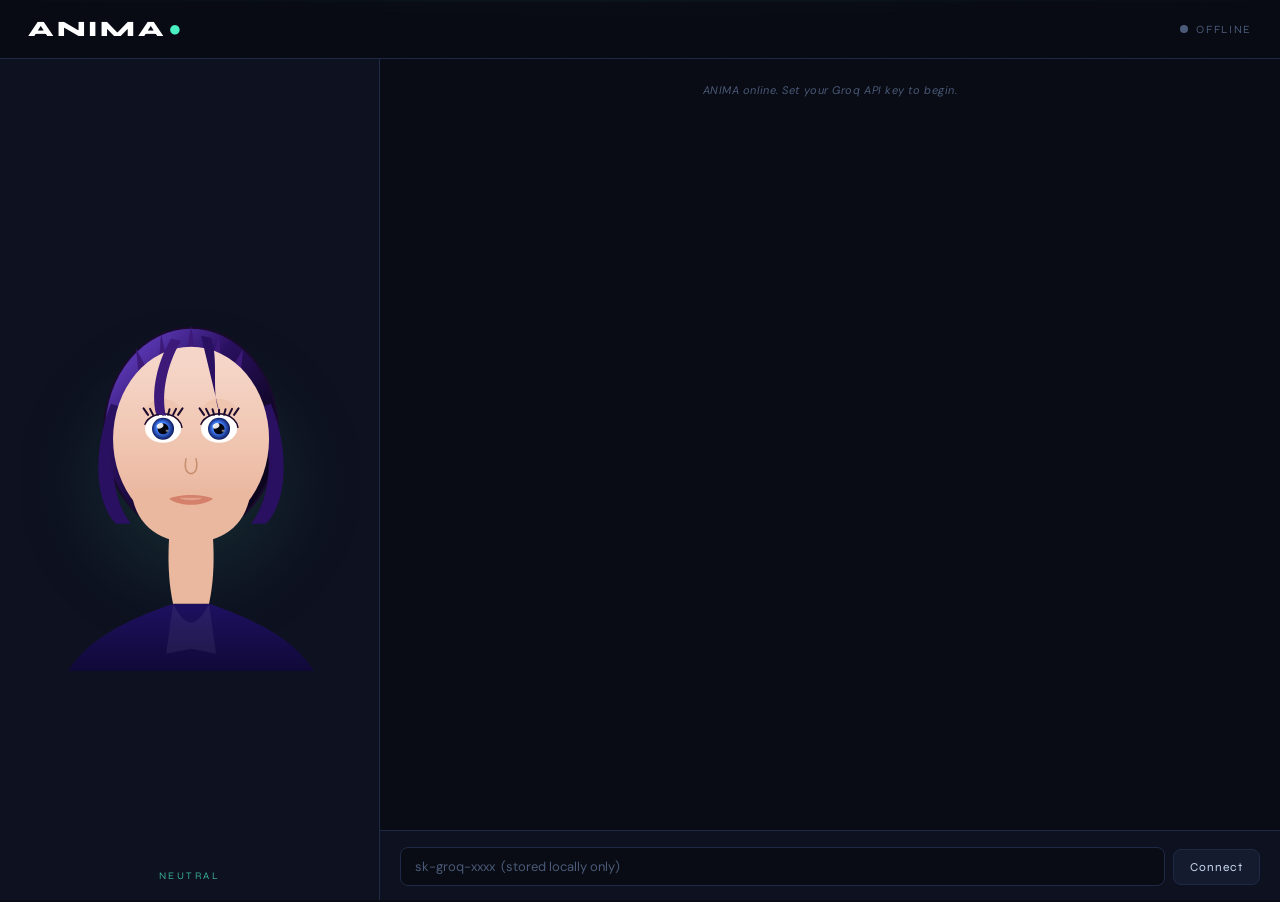
==== index.html @ 3ce18a4d "Rename index-3.html to index.html" ====
<!DOCTYPE html>
<html lang="en">
<head>
  <meta charset="UTF-8" />
  <meta name="viewport" content="width=device-width, initial-scale=1.0" />
  <title>ANIMA — AI Avatar</title>
  <link rel="stylesheet" href="style.css" />
  <link href="https://fonts.googleapis.com/css2?family=Syne:wght@400;700;800&family=DM+Sans:ital,wght@0,300;0,400;1,300&display=swap" rel="stylesheet" />
</head>
<body>

  <div class="bg-grid"></div>
  <div class="scan-line"></div>

  <header>
    <div class="logo">ANIMA<span class="dot">●</span></div>
    <div class="status-bar">
      <span class="status-dot" id="statusDot"></span>
      <span id="statusText">OFFLINE</span>
    </div>
  </header>

  <main>
    <section class="avatar-stage">
      <div class="avatar-glow"></div>
      <canvas id="avatarCanvas" width="340" height="380"></canvas>
      <div class="expression-label" id="expressionLabel">NEUTRAL</div>
    </section>

    <section class="chat-panel">
      <div class="chat-history" id="chatHistory">
        <div class="message system">
          <span>ANIMA online. Set your Groq API key to begin.</span>
        </div>
      </div>

      <div class="api-key-row" id="apiKeyRow">
        <input type="password" id="apiKeyInput" placeholder="sk-groq-xxxx  (stored locally only)" />
        <button id="apiKeyBtn" onclick="setApiKey()">Connect</button>
      </div>

      <div class="input-row" id="inputRow" style="display:none">
        <button class="expr-btn" onclick="setExpression('happy')" title="Happy">😊</button>
        <button class="expr-btn" onclick="setExpression('sad')" title="Sad">😢</button>
        <button class="expr-btn" onclick="setExpression('angry')" title="Angry">😠</button>
        <button class="expr-btn" onclick="setExpression('surprised')" title="Surprised">😲</button>
        <input type="text" id="userInput" placeholder="Say something…" onkeydown="if(event.key==='Enter') sendMessage()" />
        <button id="sendBtn" onclick="sendMessage()">▶</button>
        <button id="muteBtn" onclick="toggleMute()" title="Toggle voice">🔊</button>
      </div>
    </section>
  </main>

  <script src="avatar.js"></script>
  <script src="ai.js"></script>
</body>
</html>
---- style.css ----
/* ── RESET & BASE ── */
*, *::before, *::after { box-sizing: border-box; margin: 0; padding: 0; }

:root {
  --bg: #090c14;
  --surface: #0e1220;
  --surface2: #151b2e;
  --border: #1e2a45;
  --accent: #4af0c4;
  --accent2: #7b6fff;
  --warn: #ff6b6b;
  --text: #c8d8f0;
  --muted: #4a5a78;
  --glow: rgba(74, 240, 196, 0.15);
  --font-display: 'Syne', sans-serif;
  --font-body: 'DM Sans', sans-serif;
}

html, body {
  height: 100%;
  background: var(--bg);
  color: var(--text);
  font-family: var(--font-body);
  font-size: 14px;
  overflow: hidden;
}

/* ── BACKGROUND ── */
.bg-grid {
  position: fixed;
  inset: 0;
  background-image:
    linear-gradient(rgba(74,240,196,0.04) 1px, transparent 1px),
    linear-gradient(90deg, rgba(74,240,196,0.04) 1px, transparent 1px);
  background-size: 40px 40px;
  pointer-events: none;
  z-index: 0;
}

.scan-line {
  position: fixed;
  top: 0; left: 0; right: 0;
  height: 2px;
  background: linear-gradient(90deg, transparent, var(--accent), transparent);
  opacity: 0.4;
  animation: scan 6s linear infinite;
  z-index: 1;
  pointer-events: none;
}
@keyframes scan {
  0% { top: 0; }
  100% { top: 100%; }
}

/* ── HEADER ── */
header {
  position: relative;
  z-index: 10;
  display: flex;
  align-items: center;
  justify-content: space-between;
  padding: 16px 28px;
  border-bottom: 1px solid var(--border);
  background: rgba(9,12,20,0.8);
  backdrop-filter: blur(12px);
}

.logo {
  font-family: var(--font-display);
  font-size: 22px;
  font-weight: 800;
  letter-spacing: 0.12em;
  color: #fff;
}
.logo .dot {
  color: var(--accent);
  margin-left: 2px;
  animation: pulse 2s ease-in-out infinite;
}
@keyframes pulse {
  0%, 100% { opacity: 1; }
  50% { opacity: 0.3; }
}

.status-bar {
  display: flex;
  align-items: center;
  gap: 8px;
  font-family: var(--font-display);
  font-size: 11px;
  letter-spacing: 0.15em;
  color: var(--muted);
}

.status-dot {
  width: 8px; height: 8px;
  border-radius: 50%;
  background: var(--muted);
  transition: background 0.4s, box-shadow 0.4s;
}
.status-dot.online {
  background: var(--accent);
  box-shadow: 0 0 8px var(--accent);
}
.status-dot.thinking {
  background: var(--accent2);
  box-shadow: 0 0 8px var(--accent2);
  animation: blink 0.5s ease-in-out infinite;
}
@keyframes blink { 50% { opacity: 0.2; } }

/* ── MAIN LAYOUT ── */
main {
  position: relative;
  z-index: 5;
  display: grid;
  grid-template-columns: 380px 1fr;
  height: calc(100vh - 57px);
}

/* ── AVATAR STAGE ── */
.avatar-stage {
  position: relative;
  display: flex;
  flex-direction: column;
  align-items: center;
  justify-content: center;
  border-right: 1px solid var(--border);
  background: var(--surface);
  overflow: hidden;
}

.avatar-glow {
  position: absolute;
  width: 280px; height: 280px;
  border-radius: 50%;
  background: radial-gradient(circle, rgba(74,240,196,0.08) 0%, transparent 70%);
  animation: glowPulse 4s ease-in-out infinite;
}
@keyframes glowPulse {
  0%, 100% { transform: scale(1); opacity: 0.8; }
  50% { transform: scale(1.1); opacity: 1; }
}

#avatarCanvas {
  position: relative;
  z-index: 2;
  border-radius: 12px;
}

.expression-label {
  position: absolute;
  bottom: 20px;
  font-family: var(--font-display);
  font-size: 10px;
  letter-spacing: 0.25em;
  color: var(--accent);
  opacity: 0.7;
}

/* ── CHAT PANEL ── */
.chat-panel {
  display: flex;
  flex-direction: column;
  background: var(--bg);
  overflow: hidden;
}

.chat-history {
  flex: 1;
  overflow-y: auto;
  padding: 24px 20px;
  display: flex;
  flex-direction: column;
  gap: 16px;
  scrollbar-width: thin;
  scrollbar-color: var(--border) transparent;
}

.message {
  display: flex;
  flex-direction: column;
  gap: 4px;
  animation: fadeUp 0.3s ease forwards;
}
@keyframes fadeUp {
  from { opacity: 0; transform: translateY(8px); }
  to   { opacity: 1; transform: translateY(0); }
}

.message .bubble {
  padding: 10px 14px;
  border-radius: 12px;
  line-height: 1.6;
  max-width: 85%;
  font-size: 13.5px;
}

.message.user { align-items: flex-end; }
.message.user .bubble {
  background: var(--surface2);
  border: 1px solid var(--border);
  border-bottom-right-radius: 3px;
  color: var(--text);
}

.message.ai { align-items: flex-start; }
.message.ai .bubble {
  background: linear-gradient(135deg, rgba(74,240,196,0.08), rgba(123,111,255,0.06));
  border: 1px solid rgba(74,240,196,0.2);
  border-bottom-left-radius: 3px;
  color: #e8f4ff;
}

.message.system { align-items: center; }
.message.system span {
  font-size: 11px;
  color: var(--muted);
  letter-spacing: 0.05em;
  font-style: italic;
}

.msg-label {
  font-family: var(--font-display);
  font-size: 9px;
  letter-spacing: 0.2em;
  color: var(--muted);
  padding: 0 4px;
}

/* ── INPUTS ── */
.api-key-row, .input-row {
  display: flex;
  gap: 8px;
  padding: 16px 20px;
  border-top: 1px solid var(--border);
  background: var(--surface);
  align-items: center;
}

input[type="text"], input[type="password"] {
  flex: 1;
  background: var(--bg);
  border: 1px solid var(--border);
  border-radius: 8px;
  padding: 10px 14px;
  color: var(--text);
  font-family: var(--font-body);
  font-size: 13px;
  outline: none;
  transition: border-color 0.2s;
}
input:focus { border-color: var(--accent); }
input::placeholder { color: var(--muted); }

button {
  background: var(--surface2);
  border: 1px solid var(--border);
  border-radius: 8px;
  color: var(--text);
  padding: 10px 16px;
  cursor: pointer;
  font-family: var(--font-display);
  font-size: 12px;
  letter-spacing: 0.08em;
  transition: all 0.2s;
}
button:hover {
  border-color: var(--accent);
  color: var(--accent);
  box-shadow: 0 0 12px rgba(74,240,196,0.15);
}

#sendBtn {
  background: var(--accent);
  border-color: var(--accent);
  color: #090c14;
  font-size: 14px;
  padding: 10px 14px;
}
#sendBtn:hover {
  background: #2de0aa;
  color: #090c14;
  box-shadow: 0 0 20px rgba(74,240,196,0.4);
}

.expr-btn {
  padding: 8px;
  font-size: 16px;
  border-radius: 8px;
  background: transparent;
  border-color: transparent;
  transition: transform 0.15s;
}
.expr-btn:hover {
  transform: scale(1.3);
  background: var(--surface2);
  border-color: var(--border);
}

#muteBtn {
  padding: 10px 12px;
  font-size: 15px;
  background: transparent;
  border-color: var(--border);
}

/* ── THINKING DOTS ── */
.thinking-dots span {
  display: inline-block;
  animation: dot 1.2s infinite;
  font-size: 18px;
}
.thinking-dots span:nth-child(2) { animation-delay: 0.2s; }
.thinking-dots span:nth-child(3) { animation-delay: 0.4s; }
@keyframes dot {
  0%, 80%, 100% { opacity: 0.2; transform: translateY(0); }
  40% { opacity: 1; transform: translateY(-4px); }
}

/* ── RESPONSIVE ── */
@media (max-width: 700px) {
  main { grid-template-columns: 1fr; grid-template-rows: 280px 1fr; }
  .avatar-stage { border-right: none; border-bottom: 1px solid var(--border); }
  #avatarCanvas { width: 220px; height: 240px; }
}
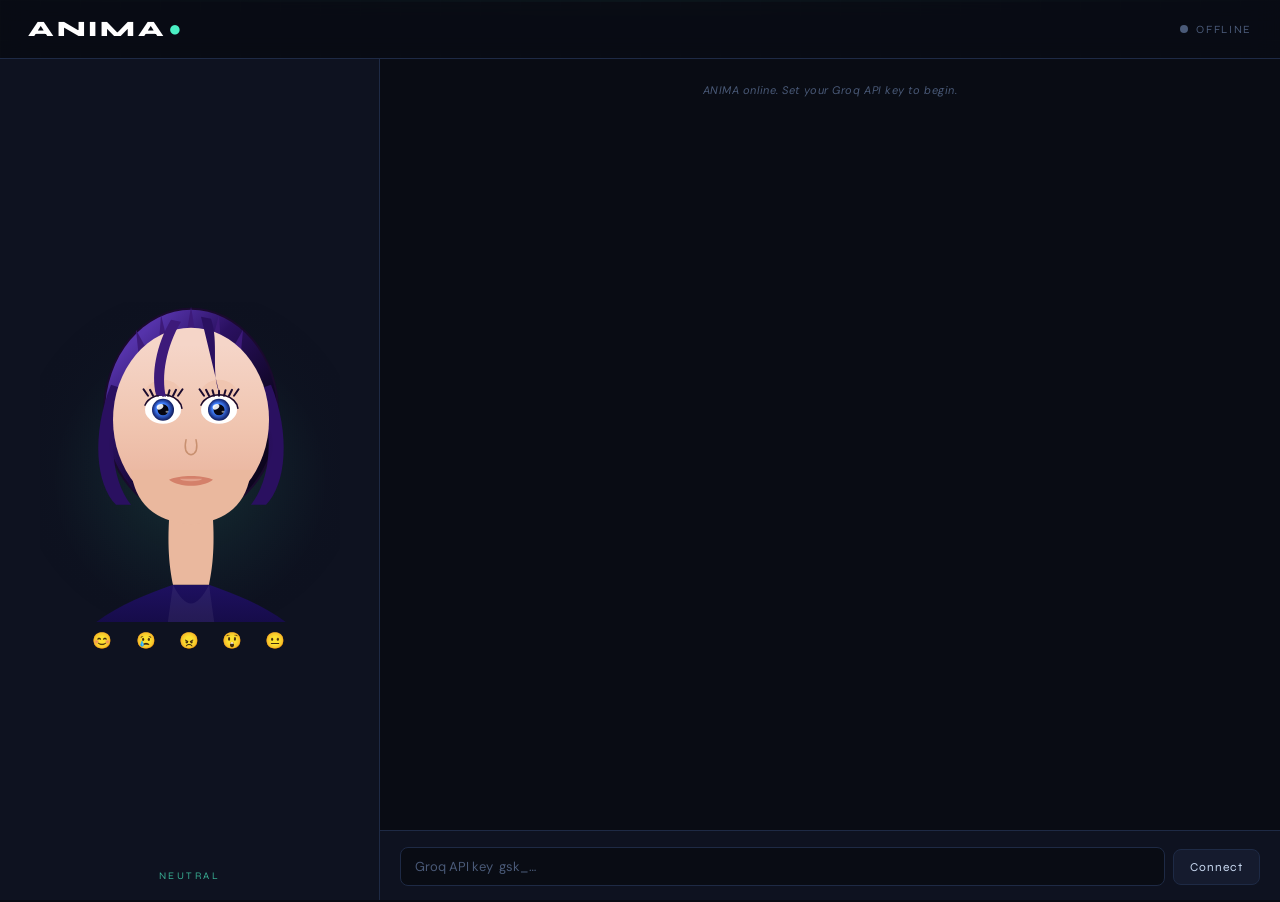
==== commit 4d4e6736: "Update canvas size and add expression buttons" ====
--- a/index.html
+++ b/index.html
@@ -23,7 +23,14 @@
   <main>
     <section class="avatar-stage">
       <div class="avatar-glow"></div>
-      <canvas id="avatarCanvas" width="340" height="380"></canvas>
+      <canvas id="avatarCanvas" width="300" height="320"></canvas>
+      <div class="expr-strip">
+        <button class="expr-btn" onclick="setExpression('happy')" title="Happy">😊</button>
+        <button class="expr-btn" onclick="setExpression('sad')" title="Sad">😢</button>
+        <button class="expr-btn" onclick="setExpression('angry')" title="Angry">😠</button>
+        <button class="expr-btn" onclick="setExpression('surprised')" title="Surprised">😲</button>
+        <button class="expr-btn" onclick="setExpression('neutral')" title="Neutral">😐</button>
+      </div>
       <div class="expression-label" id="expressionLabel">NEUTRAL</div>
     </section>
 
@@ -35,15 +42,11 @@
       </div>
 
       <div class="api-key-row" id="apiKeyRow">
-        <input type="password" id="apiKeyInput" placeholder="sk-groq-xxxx  (stored locally only)" />
+        <input type="password" id="apiKeyInput" placeholder="Groq API key  gsk_…" />
         <button id="apiKeyBtn" onclick="setApiKey()">Connect</button>
       </div>
 
       <div class="input-row" id="inputRow" style="display:none">
-        <button class="expr-btn" onclick="setExpression('happy')" title="Happy">😊</button>
-        <button class="expr-btn" onclick="setExpression('sad')" title="Sad">😢</button>
-        <button class="expr-btn" onclick="setExpression('angry')" title="Angry">😠</button>
-        <button class="expr-btn" onclick="setExpression('surprised')" title="Surprised">😲</button>
         <input type="text" id="userInput" placeholder="Say something…" onkeydown="if(event.key==='Enter') sendMessage()" />
         <button id="sendBtn" onclick="sendMessage()">▶</button>
         <button id="muteBtn" onclick="toggleMute()" title="Toggle voice">🔊</button>
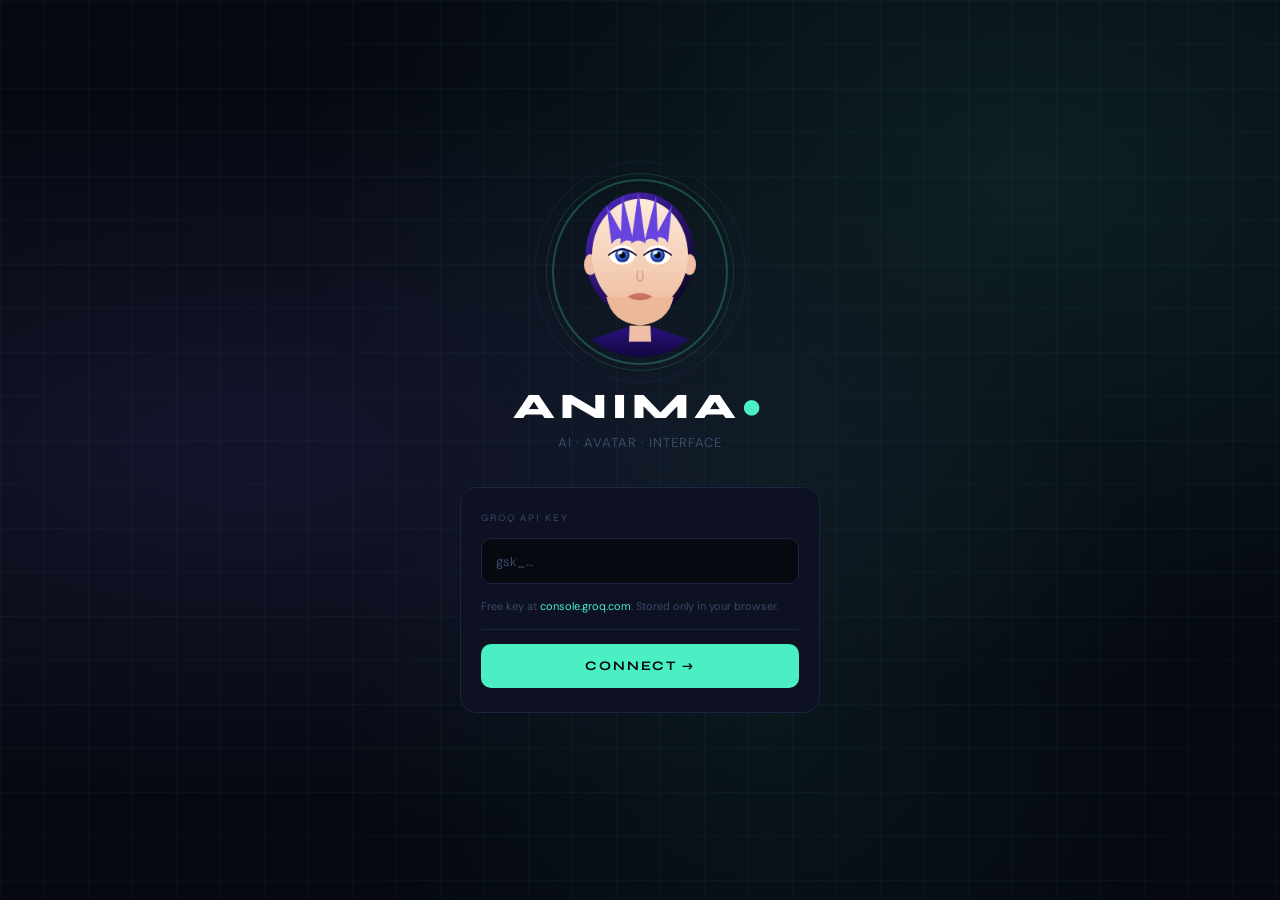
==== commit 61951fa0: "Update index.html for new branding and layout" ====
--- a/index.html
+++ b/index.html
@@ -1,60 +1,350 @@
 <!DOCTYPE html>
 <html lang="en">
 <head>
-  <meta charset="UTF-8" />
-  <meta name="viewport" content="width=device-width, initial-scale=1.0" />
-  <title>ANIMA — AI Avatar</title>
-  <link rel="stylesheet" href="style.css" />
-  <link href="https://fonts.googleapis.com/css2?family=Syne:wght@400;700;800&family=DM+Sans:ital,wght@0,300;0,400;1,300&display=swap" rel="stylesheet" />
+  <meta charset="UTF-8"/>
+  <meta name="viewport" content="width=device-width, initial-scale=1.0"/>
+  <title>ANIMA — Connect</title>
+  <link href="https://fonts.googleapis.com/css2?family=Syne:wght@400;700;800&family=DM+Sans:wght@300;400&display=swap" rel="stylesheet"/>
+  <style>
+    *, *::before, *::after { box-sizing: border-box; margin: 0; padding: 0; }
+
+    :root {
+      --bg: #060910;
+      --surface: #0d1122;
+      --border: #1a2540;
+      --accent: #4af0c4;
+      --accent2: #7b6fff;
+      --text: #c8d8f0;
+      --muted: #3a4a68;
+    }
+
+    html, body {
+      height: 100%; width: 100%;
+      background: var(--bg);
+      color: var(--text);
+      font-family: 'DM Sans', sans-serif;
+      overflow: hidden;
+    }
+
+    /* animated mesh background */
+    .mesh {
+      position: fixed; inset: 0; z-index: 0;
+      background:
+        radial-gradient(ellipse at 20% 50%, rgba(123,111,255,0.12) 0%, transparent 60%),
+        radial-gradient(ellipse at 80% 20%, rgba(74,240,196,0.10) 0%, transparent 50%),
+        radial-gradient(ellipse at 60% 80%, rgba(74,240,196,0.06) 0%, transparent 40%);
+      animation: meshMove 12s ease-in-out infinite alternate;
+    }
+    @keyframes meshMove {
+      0%   { filter: hue-rotate(0deg); }
+      100% { filter: hue-rotate(25deg); }
+    }
+
+    .grid {
+      position: fixed; inset: 0; z-index: 0;
+      background-image:
+        linear-gradient(rgba(74,240,196,0.035) 1px, transparent 1px),
+        linear-gradient(90deg, rgba(74,240,196,0.035) 1px, transparent 1px);
+      background-size: 44px 44px;
+    }
+
+    /* page layout */
+    .page {
+      position: relative; z-index: 10;
+      height: 100vh;
+      display: flex;
+      flex-direction: column;
+      align-items: center;
+      justify-content: center;
+      padding: 32px 24px;
+      gap: 0;
+    }
+
+    /* avatar preview */
+    .avatar-preview {
+      position: relative;
+      margin-bottom: 28px;
+    }
+    .avatar-preview canvas {
+      display: block;
+      width: 160px;
+      height: 170px;
+      border-radius: 50%;
+      outline: 2px solid rgba(74,240,196,0.25);
+      outline-offset: 6px;
+    }
+    .avatar-ring {
+      position: absolute;
+      inset: -14px;
+      border-radius: 50%;
+      border: 1px solid rgba(74,240,196,0.15);
+      animation: ringPulse 3s ease-in-out infinite;
+    }
+    .avatar-ring2 {
+      position: absolute;
+      inset: -26px;
+      border-radius: 50%;
+      border: 1px solid rgba(123,111,255,0.1);
+      animation: ringPulse 3s ease-in-out infinite 1s;
+    }
+    @keyframes ringPulse {
+      0%, 100% { opacity: 0.4; transform: scale(1); }
+      50% { opacity: 1; transform: scale(1.04); }
+    }
+
+    /* text */
+    .brand {
+      font-family: 'Syne', sans-serif;
+      font-size: 36px;
+      font-weight: 800;
+      letter-spacing: 0.14em;
+      color: #fff;
+      margin-bottom: 6px;
+    }
+    .brand span { color: var(--accent); }
+
+    .tagline {
+      font-size: 13px;
+      color: var(--muted);
+      letter-spacing: 0.08em;
+      margin-bottom: 36px;
+      text-align: center;
+    }
+
+    /* card */
+    .card {
+      width: 100%;
+      max-width: 360px;
+      background: var(--surface);
+      border: 1px solid var(--border);
+      border-radius: 16px;
+      padding: 24px 20px;
+      display: flex;
+      flex-direction: column;
+      gap: 14px;
+    }
+
+    .card-label {
+      font-family: 'Syne', sans-serif;
+      font-size: 10px;
+      letter-spacing: 0.2em;
+      color: var(--muted);
+    }
+
+    input[type="password"] {
+      width: 100%;
+      background: var(--bg);
+      border: 1px solid var(--border);
+      border-radius: 10px;
+      padding: 13px 14px;
+      color: var(--text);
+      font-family: 'DM Sans', sans-serif;
+      font-size: 14px;
+      outline: none;
+      transition: border-color 0.2s, box-shadow 0.2s;
+      letter-spacing: 0.04em;
+    }
+    input:focus {
+      border-color: var(--accent);
+      box-shadow: 0 0 0 3px rgba(74,240,196,0.08);
+    }
+    input::placeholder { color: var(--muted); font-size: 13px; letter-spacing: 0; }
+    input.error { border-color: #ff6b6b; }
+
+    .hint {
+      font-size: 11px;
+      color: var(--muted);
+      line-height: 1.5;
+    }
+    .hint a { color: var(--accent); text-decoration: none; }
+
+    .connect-btn {
+      width: 100%;
+      padding: 14px;
+      background: var(--accent);
+      border: none;
+      border-radius: 10px;
+      color: #060910;
+      font-family: 'Syne', sans-serif;
+      font-size: 13px;
+      font-weight: 700;
+      letter-spacing: 0.15em;
+      cursor: pointer;
+      transition: all 0.2s;
+    }
+    .connect-btn:hover { background: #2de0aa; box-shadow: 0 0 24px rgba(74,240,196,0.35); }
+    .connect-btn:active { transform: scale(0.98); }
+
+    .error-msg {
+      font-size: 12px;
+      color: #ff6b6b;
+      text-align: center;
+      display: none;
+    }
+
+    .divider {
+      height: 1px;
+      background: var(--border);
+    }
+  </style>
 </head>
 <body>
 
-  <div class="bg-grid"></div>
-  <div class="scan-line"></div>
-
-  <header>
-    <div class="logo">ANIMA<span class="dot">●</span></div>
-    <div class="status-bar">
-      <span class="status-dot" id="statusDot"></span>
-      <span id="statusText">OFFLINE</span>
-    </div>
-  </header>
-
-  <main>
-    <section class="avatar-stage">
-      <div class="avatar-glow"></div>
-      <canvas id="avatarCanvas" width="300" height="320"></canvas>
-      <div class="expr-strip">
-        <button class="expr-btn" onclick="setExpression('happy')" title="Happy">😊</button>
-        <button class="expr-btn" onclick="setExpression('sad')" title="Sad">😢</button>
-        <button class="expr-btn" onclick="setExpression('angry')" title="Angry">😠</button>
-        <button class="expr-btn" onclick="setExpression('surprised')" title="Surprised">😲</button>
-        <button class="expr-btn" onclick="setExpression('neutral')" title="Neutral">😐</button>
-      </div>
-      <div class="expression-label" id="expressionLabel">NEUTRAL</div>
-    </section>
-
-    <section class="chat-panel">
-      <div class="chat-history" id="chatHistory">
-        <div class="message system">
-          <span>ANIMA online. Set your Groq API key to begin.</span>
-        </div>
-      </div>
-
-      <div class="api-key-row" id="apiKeyRow">
-        <input type="password" id="apiKeyInput" placeholder="Groq API key  gsk_…" />
-        <button id="apiKeyBtn" onclick="setApiKey()">Connect</button>
-      </div>
-
-      <div class="input-row" id="inputRow" style="display:none">
-        <input type="text" id="userInput" placeholder="Say something…" onkeydown="if(event.key==='Enter') sendMessage()" />
-        <button id="sendBtn" onclick="sendMessage()">▶</button>
-        <button id="muteBtn" onclick="toggleMute()" title="Toggle voice">🔊</button>
-      </div>
-    </section>
-  </main>
-
-  <script src="avatar.js"></script>
-  <script src="ai.js"></script>
+<div class="mesh"></div>
+<div class="grid"></div>
+
+<div class="page">
+
+  <div class="avatar-preview">
+    <div class="avatar-ring2"></div>
+    <div class="avatar-ring"></div>
+    <canvas id="previewCanvas" width="200" height="212"></canvas>
+  </div>
+
+  <div class="brand">ANIMA<span>●</span></div>
+  <p class="tagline">AI · AVATAR · INTERFACE</p>
+
+  <div class="card">
+    <span class="card-label">GROQ API KEY</span>
+    <input type="password" id="keyInput" placeholder="gsk_…" autocomplete="off" autocorrect="off" spellcheck="false"/>
+    <p class="hint">
+      Free key at <a href="https://console.groq.com" target="_blank">console.groq.com</a>.
+      Stored only in your browser.
+    </p>
+    <div class="divider"></div>
+    <p class="error-msg" id="errMsg">Invalid key format. Must start with gsk_</p>
+    <button class="connect-btn" onclick="connect()">CONNECT →</button>
+  </div>
+
+</div>
+
+<script>
+// ── Tiny preview avatar (idle only) ──
+const pc = document.getElementById('previewCanvas');
+const pctx = pc.getContext('2d');
+const PW = pc.width, PH = pc.height;
+let pt = 0;
+
+function drawPreview() {
+  pctx.clearRect(0, 0, PW, PH);
+  const cx = PW / 2, cy = PH / 2 - 15 + Math.sin(pt * 0.018) * 2;
+
+  // Body
+  const bg = pctx.createLinearGradient(cx, cy+80, cx, cy+120);
+  bg.addColorStop(0, '#2a1280'); bg.addColorStop(1, '#130840');
+  pctx.fillStyle = bg;
+  pctx.beginPath();
+  pctx.moveTo(cx-16, cy+82);
+  pctx.bezierCurveTo(cx-55,cy+95,cx-100,cy+108,cx-110,cy+120);
+  pctx.lineTo(cx+110,cy+120); 
+  pctx.bezierCurveTo(cx+100,cy+108,cx+55,cy+95,cx+16,cy+82);
+  pctx.closePath(); pctx.fill();
+
+  // Neck
+  pctx.fillStyle='#f0bfa8';
+  pctx.beginPath(); pctx.moveTo(cx-13,cy+80); pctx.lineTo(cx-14,cy+100);
+  pctx.lineTo(cx+14,cy+100); pctx.lineTo(cx+13,cy+80); pctx.closePath(); pctx.fill();
+
+  // Hair back
+  const hg = pctx.createLinearGradient(cx-70,cy-90,cx+40,cy+40);
+  hg.addColorStop(0,'#5533cc'); hg.addColorStop(0.4,'#3a1a90'); hg.addColorStop(1,'#120830');
+  pctx.fillStyle=hg;
+  pctx.beginPath(); pctx.ellipse(cx,cy-8,68,78,0,0,Math.PI*2); pctx.fill();
+
+  // Ears
+  pctx.fillStyle='#f0bfa8';
+  [-62,62].forEach(dx => {
+    pctx.beginPath(); pctx.ellipse(cx+dx,cy+4,8,13,0,0,Math.PI*2); pctx.fill();
+  });
+
+  // Face
+  const fg = pctx.createLinearGradient(cx,cy-72,cx,cy+80);
+  fg.addColorStop(0,'#fce8d8'); fg.addColorStop(0.5,'#f5d0b8'); fg.addColorStop(1,'#ecb898');
+  pctx.fillStyle=fg;
+  pctx.beginPath(); pctx.ellipse(cx,cy-8,60,70,0,0,Math.PI*2); pctx.fill();
+  pctx.beginPath();
+  pctx.moveTo(cx-42,cy+44); pctx.quadraticCurveTo(cx-36,cy+76,cx,cy+80);
+  pctx.quadraticCurveTo(cx+36,cy+76,cx+42,cy+44);
+  pctx.fillStyle='#edb89a'; pctx.fill();
+
+  // Eyes (simple, with blink)
+  const blinkY = Math.abs(Math.sin(pt * 0.04)) > 0.97 ? 1 : 0;
+  [cx-22,cx+22].forEach(ex => {
+    const ey = cy - 8;
+    pctx.save();
+    pctx.beginPath(); pctx.ellipse(ex,ey,16,12*(1-blinkY*0.9),0,0,Math.PI*2); pctx.clip();
+    pctx.fillStyle='#fff'; pctx.fillRect(ex-16,ey-12,32,24);
+    const ig = pctx.createRadialGradient(ex-2,ey-3,1,ex,ey,10);
+    ig.addColorStop(0,'#c0eeff'); ig.addColorStop(0.35,'#5090ff');
+    ig.addColorStop(0.75,'#1a3aaa'); ig.addColorStop(1,'#070f30');
+    pctx.fillStyle=ig; pctx.beginPath(); pctx.arc(ex,ey,9,0,Math.PI*2); pctx.fill();
+    pctx.fillStyle='#040810'; pctx.beginPath(); pctx.arc(ex,ey,4,0,Math.PI*2); pctx.fill();
+    pctx.fillStyle='rgba(255,255,255,0.9)'; pctx.beginPath(); pctx.ellipse(ex-3,ey-3,3,2,-.4,0,Math.PI*2); pctx.fill();
+    pctx.restore();
+    // eyeliner
+    pctx.strokeStyle='#18082a'; pctx.lineWidth=2; pctx.lineCap='round';
+    pctx.beginPath(); pctx.moveTo(ex-17,ey); pctx.quadraticCurveTo(ex,ey-14,ex+17,ey); pctx.stroke();
+  });
+
+  // Eyebrows
+  pctx.strokeStyle='#28086a'; pctx.lineWidth=2.5; pctx.lineCap='round';
+  [[cx-22,-1],[cx+22,1]].forEach(([ex,d]) => {
+    pctx.beginPath(); pctx.moveTo(ex-12,cy-30); pctx.quadraticCurveTo(ex,cy-36,ex+12,cy-28); pctx.stroke();
+  });
+
+  // Nose
+  pctx.strokeStyle='#c8907a'; pctx.lineWidth=1.2;
+  pctx.beginPath(); pctx.moveTo(cx-3,cy+12); pctx.quadraticCurveTo(cx-6,cy+22,cx,cy+25);
+  pctx.quadraticCurveTo(cx+6,cy+22,cx+3,cy+12); pctx.stroke();
+
+  // Mouth (slight smile)
+  pctx.fillStyle='#cc7060';
+  pctx.beginPath();
+  pctx.moveTo(cx-15,cy+44); pctx.bezierCurveTo(cx-7,cy+38,cx+7,cy+38,cx+15,cy+44);
+  pctx.bezierCurveTo(cx+7,cy+50,cx-7,cy+50,cx-15,cy+44); pctx.closePath(); pctx.fill();
+
+  // Spiky hair front
+  const sg = pctx.createLinearGradient(cx-40,cy-100,cx+30,cy-50);
+  sg.addColorStop(0,'#6644dd'); sg.addColorStop(1,'#2a1270');
+  pctx.fillStyle=sg;
+  [{ox:-42,oy:-70,w:18,h:48,a:-.32},{ox:-22,oy:-82,w:17,h:60,a:-.1},
+   {ox:-2,oy:-88,w:18,h:66,a:0},{ox:20,oy:-82,w:17,h:58,a:.1},{ox:40,oy:-70,w:18,h:46,a:.3}
+  ].forEach(s=>{
+    pctx.save(); pctx.translate(cx+s.ox,cy+s.oy); pctx.rotate(s.a);
+    pctx.beginPath(); pctx.moveTo(0,0); pctx.lineTo(-s.w/2,s.h); pctx.quadraticCurveTo(0,s.h-8,s.w/2,s.h); pctx.closePath(); pctx.fill();
+    pctx.restore();
+  });
+
+  pt++;
+  requestAnimationFrame(drawPreview);
+}
+drawPreview();
+
+// ── Key validation ──
+function connect() {
+  const key = document.getElementById('keyInput').value.trim();
+  const inp = document.getElementById('keyInput');
+  const err = document.getElementById('errMsg');
+
+  if (!key.startsWith('gsk_') || key.length < 20) {
+    inp.classList.add('error');
+    err.style.display = 'block';
+    return;
+  }
+  inp.classList.remove('error');
+  err.style.display = 'none';
+  localStorage.setItem('anima_groq_key', key);
+  window.location.href = 'app.html';
+}
+
+document.getElementById('keyInput').addEventListener('keydown', e => {
+  if (e.key === 'Enter') connect();
+});
+
+// If key already set, go straight to app
+if (localStorage.getItem('anima_groq_key')) {
+  window.location.href = 'app.html';
+}
+</script>
 </body>
 </html>
